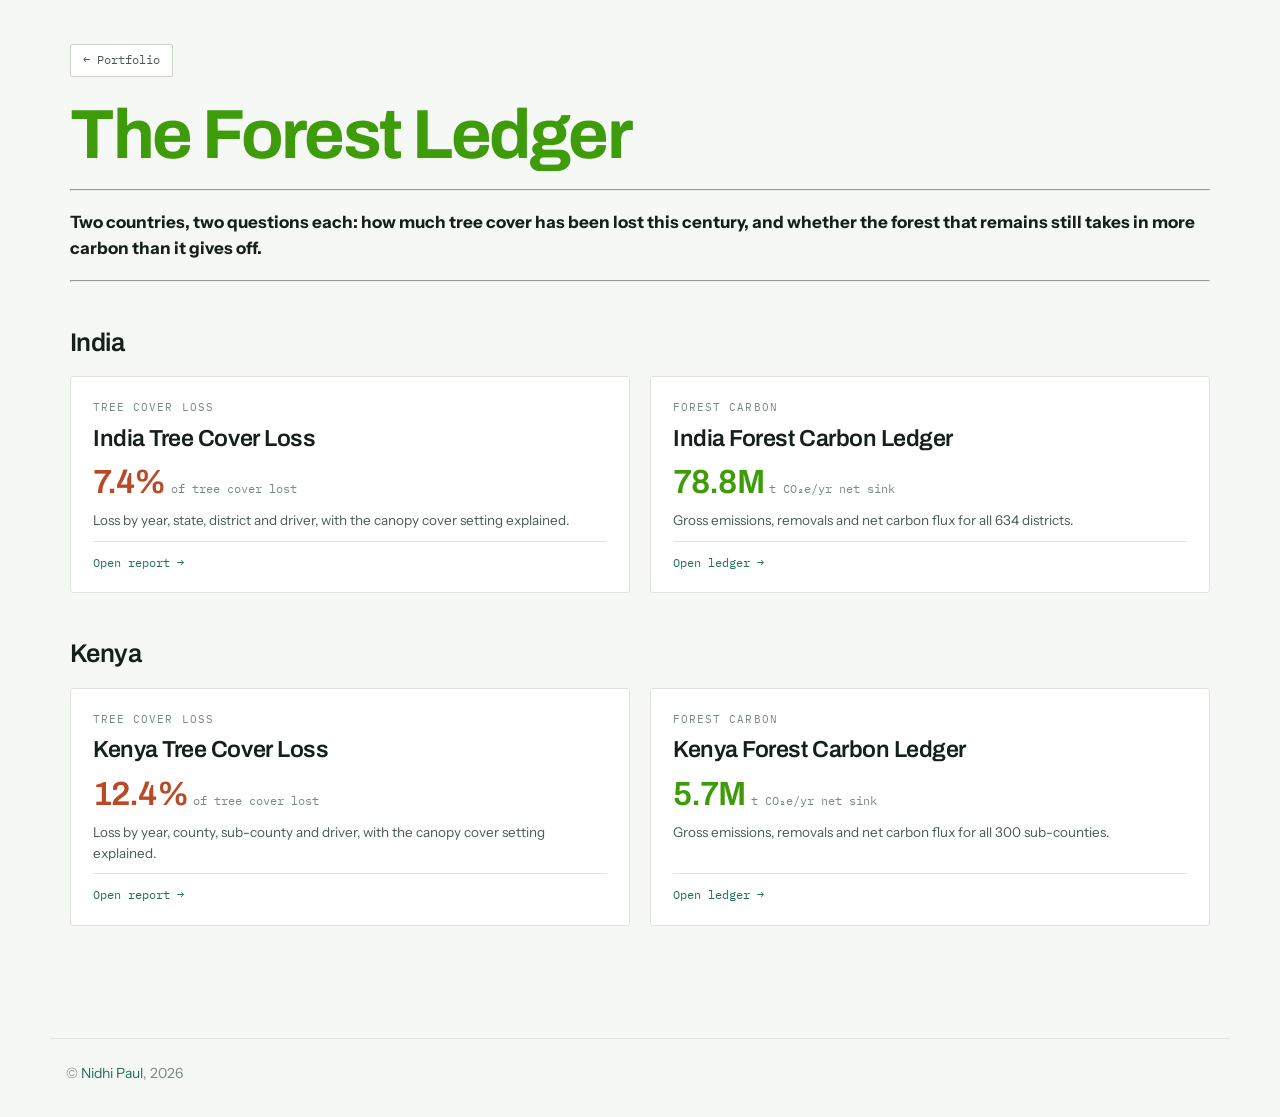
==== forest-ledger/index.html @ f6ae256c "Move Forest Ledger into the portfolio, share its CSS and highlight peak primary loss - Rename tree-c" ====
<!DOCTYPE html>
<html lang="en">
<head>
<meta charset="utf-8">
<meta name="viewport" content="width=device-width, initial-scale=1">
<meta name="description" content="Tree cover loss and forest carbon reports for India and Kenya, 2001-2025. Hansen/UMD data via Global Nature Watch, dataset v20260427.">
<title>The Forest Ledger</title>
<link rel="preconnect" href="https://fonts.googleapis.com">
<link rel="preconnect" href="https://fonts.gstatic.com" crossorigin>
<link rel="stylesheet" href="https://fonts.googleapis.com/css2?family=Archivo:wght@500;600;700&family=Instrument+Sans:wght@400;500;600&family=IBM+Plex+Mono:wght@400;500;600&display=swap">
<link rel="stylesheet" href="../css/style.css">
<style>
:root {
  color-scheme: light;

  --ground:      #f6f8f5;
  --surface:     #ffffff;
  --surface-2:   #eef2ed;
  --ink:         #15201b;
  --ink-2:       #4a5a52;
  --ink-3:       #7b8a82;
  --rule:        #dde4dc;
  --rule-2:      #c9d3c8;

  --canopy:      #1f6f5c;
  --canopy-soft: #e3f0eb;
  --ember:       #b84a26;

  --shadow: 0 1px 2px rgba(21,32,27,.05), 0 8px 24px -16px rgba(21,32,27,.18);

  --f-display: "Archivo", "Helvetica Neue", Arial, sans-serif;
  --f-sans: "Instrument Sans", "Helvetica Neue", Arial, sans-serif;
  --f-mono: "IBM Plex Mono", ui-monospace, "SF Mono", Menlo, monospace;
}

@media (prefers-color-scheme: dark) {
  :root:not([data-theme="light"]) {
    color-scheme: dark;
    --ground:      #111512;
    --surface:     #181d19;
    --surface-2:   #1f2620;
    --ink:         #e7ebe6;
    --ink-2:       #a9b6ad;
    --ink-3:       #7d8b82;
    --rule:        #28302b;
    --rule-2:      #38423a;

    --canopy:      #43a086;
    --canopy-soft: #18312a;
    --ember:       #e08256;

    --shadow: 0 1px 2px rgba(0,0,0,.3), 0 8px 24px -16px rgba(0,0,0,.6);
  }
}

:root[data-theme="dark"] {
  color-scheme: dark;
  --ground:      #111512;
  --surface:     #181d19;
  --surface-2:   #1f2620;
  --ink:         #e7ebe6;
  --ink-2:       #a9b6ad;
  --ink-3:       #7d8b82;
  --rule:        #28302b;
  --rule-2:      #38423a;

  --canopy:      #43a086;
  --canopy-soft: #18312a;
  --ember:       #e08256;

  --shadow: 0 1px 2px rgba(0,0,0,.3), 0 8px 24px -16px rgba(0,0,0,.6);
}



.wrap {
  max-width: 1180px;
  margin: 0 auto;
  padding-inline: 20px;
  padding-block: 0 64px;
}

/* ---------- masthead ---------- */




h1 {
  font-family: var(--f-display);
  font-weight: 700;
  font-size: clamp(2.2rem, 6.1vw, 4.35rem);
  line-height: 1.04;
  letter-spacing: -.035em;
  margin: 0 0 18px;
  color: #3E9B0A;
}

.standfirst {
  font-size: 1.0625rem;
  /*color: #87A96B;*/
  margin: 0;
  font-weight: bold;
}
.mast hr { margin: 18px 0; }

/* ---------- country groups ---------- */


h2 {
  font-family: var(--f-display);
  font-weight: 600;
  font-size: 1.6rem;
  line-height: 1.2;
  margin: 0 0 18px;
  letter-spacing: -.02em;
}

.cards {
  display: grid;
  grid-template-columns: repeat(2, minmax(0, 1fr));
  gap: 20px;
}

.card {
  display: flex;
  flex-direction: column;
  gap: 10px;
  padding: 22px 22px 20px;
  background: var(--surface);
  border: 1px solid var(--rule);
  border-radius: 3px;
  color: inherit;
  text-decoration: none;
  transition: border-color .12s, box-shadow .12s;
}
.card:hover { border-color: var(--canopy); box-shadow: var(--shadow); }
.card:focus-visible { outline: 2px solid var(--canopy); outline-offset: 2px; }

.card-k {
  font-family: var(--f-mono);
  font-size: 10.5px;
  letter-spacing: .1em;
  text-transform: uppercase;
  color: var(--ink-3);
}

.card-title {
  font-family: var(--f-display);
  font-size: 1.45rem;
  font-weight: 600;
  line-height: 1.15;
  letter-spacing: -.02em;
  margin: 0;
}

.card-stat {
  font-family: var(--f-display);
  font-weight: 600;
  font-size: 2.1rem;
  line-height: 1;
  letter-spacing: -.025em;
  margin-top: 4px;
}
.card-stat.loss { color: var(--ember); }
.card-stat.sink { color: #3E9B0A; }
.card-stat small {
  font-family: var(--f-mono);
  font-size: .78rem;
  font-weight: 400;
  letter-spacing: 0;
  color: var(--ink-3);
  margin-left: 5px;
}

.card p { margin: 0; font-size: 13.5px; color: var(--ink-2); }

.card-go {
  margin-top: auto;
  padding-top: 12px;
  border-top: 1px solid var(--rule);
  font-family: var(--f-mono);
  font-size: 12px;
  color: var(--canopy);
}

/* ---------- footer ---------- */

.page-foot {
  margin-top: 46px;
  padding-top: 18px;
  border-top: 1px solid var(--rule);
  font-size: 12px;
  color: var(--ink-3);
  line-height: 1.6;
}

@media (max-width: 720px) {
  .cards { grid-template-columns: minmax(0, 1fr); }
}
@media (max-width: 620px) {
  .wrap { padding-inline: 16px; }
}
@media (prefers-reduced-motion: reduce) {
  * { transition: none !important; }
}
</style>
</head>
<body>
<div class="wrap">
  <header class="mast">
    <a class="back" href="../index.html">&larr; Portfolio</a>
    <h1>The Forest Ledger</h1>
    <hr>
    <p class="standfirst">
      Two countries, two questions each: how much tree cover has been lost this century, and
      whether the forest that remains still takes in more carbon than it gives off.
    </p>
    <hr>
  </header>

  <section>
    <h2>India</h2>
    <div class="cards">
      <a class="card" href="india-tree-cover-loss.html">
        <span class="card-k">Tree cover loss</span>
        <h3 class="card-title">India Tree Cover Loss</h3>
        <div class="card-stat loss">7.4%<small>of tree cover lost</small></div>
        <p>Loss by year, state, district and driver, with the canopy cover setting explained.</p>
        <span class="card-go">Open report &rarr;</span>
      </a>
      <a class="card" href="india-carbon-ledger.html">
        <span class="card-k">Forest carbon</span>
        <h3 class="card-title">India Forest Carbon Ledger</h3>
        <div class="card-stat sink">78.8M<small>t CO&#8322;e/yr net sink</small></div>
        <p>Gross emissions, removals and net carbon flux for all 634 districts.</p>
        <span class="card-go">Open ledger &rarr;</span>
      </a>
    </div>
  </section>

  <section>
    <h2>Kenya</h2>
    <div class="cards">
      <a class="card" href="kenya-tree-cover-loss.html">
        <span class="card-k">Tree cover loss</span>
        <h3 class="card-title">Kenya Tree Cover Loss</h3>
        <div class="card-stat loss">12.4%<small>of tree cover lost</small></div>
        <p>Loss by year, county, sub-county and driver, with the canopy cover setting explained.</p>
        <span class="card-go">Open report &rarr;</span>
      </a>
      <a class="card" href="kenya-carbon-ledger.html">
        <span class="card-k">Forest carbon</span>
        <h3 class="card-title">Kenya Forest Carbon Ledger</h3>
        <div class="card-stat sink">5.7M<small>t CO&#8322;e/yr net sink</small></div>
        <p>Gross emissions, removals and net carbon flux for all 300 sub-counties.</p>
        <span class="card-go">Open ledger &rarr;</span>
      </a>
    </div>
  </section>

</div>
<footer class="np-site-footer">
  <p>&copy; <a href="https://www.linkedin.com/in/nidhi-paul-3a640936" target="_blank" rel="noopener">Nidhi Paul</a>, 2026</p>
</footer>
</body>
</html>
---- css/style.css ----
/* Styles shared by the Forest Ledger pages (forest-ledger/*.html).
   Page-specific rules stay inline in each page. */

* { box-sizing: border-box; }
body {
  margin: 0;
  background: var(--ground);
  color: var(--ink);
  font-family: var(--f-sans);
  font-size: 15px;
  line-height: 1.55;
  -webkit-font-smoothing: antialiased;
}
.mast { padding-block: 44px 0px; }
.back {
  display: inline-flex;
  align-items: center;
  gap: 6px;
  margin-bottom: 22px;
  padding: 6px 12px;
  border: 1px solid var(--rule-2);
  border-radius: 2px;
  background: var(--surface);
  font-family: var(--f-mono);
  font-size: 12px;
  color: var(--ink-2);
  text-decoration: none;
  transition: border-color .12s, color .12s;
}
.back:hover { border-color: var(--canopy); color: var(--canopy); }
.eyebrow {
  font-family: var(--f-mono);
  font-size: 11px;
  font-weight: 500;
  letter-spacing: .14em;
  text-transform: uppercase;
  color: var(--canopy);
  margin: 0 0 14px;
}
.standfirst .sf-debit { color: var(--ember); }
.standfirst .sf-credit { color: #3E9B0A; }
.ctl-head { display: flex; flex-direction: column; gap: 3px; }
.ctl-title {
  font-family: var(--f-display);
  font-size: 1.1rem;
  font-weight: 600;
  letter-spacing: -.015em;
  color: var(--ink);
}
.ctl-hint { font-size: 12.5px; color: var(--ink-3); }
.ctl-label {
  font-family: var(--f-mono);
  font-size: 10.5px;
  letter-spacing: .1em;
  text-transform: uppercase;
  color: var(--ink-3);
}
.chips { display: flex; flex-wrap: wrap; gap: 5px; }
.chip {
  font-family: var(--f-mono);
  font-size: 13px;
  padding: 7px 13px;
  border: 1px solid var(--rule-2);
  background: var(--surface);
  color: var(--ink-2);
  border-radius: 2px;
  cursor: pointer;
  transition: background .12s, color .12s, border-color .12s;
}
.chip:hover { border-color: var(--canopy); color: var(--ink); }
.chip[aria-pressed="true"] {
  background: var(--canopy);
  border-color: var(--canopy);
  color: #fff;
  font-weight: 500;
}
section { margin-top: 46px; }
.sec-head { margin-bottom: 18px; }
.sec-head p { margin: 0; color: var(--ink-2); font-size: 14.5px; }
.divchart { display: flex; flex-direction: column; gap: 2px; }
.divrow { display: grid; grid-template-columns: 1fr 2px 1fr; align-items: stretch; padding-block: 4px; }
.divrow .side { display: flex; flex-direction: column; gap: 3px; min-width: 0; padding-inline: 8px; }
.divrow .side.left { align-items: flex-end; }
.divrow .side.right { align-items: flex-start; }
.divrow .track { display: flex; width: 100%; height: 20px; }
.divrow .side.left .track { justify-content: flex-end; }
.divrow .side.right .track { justify-content: flex-start; }
.divrow .bar { height: 100%; border-radius: 2px; min-width: 2px; position: relative; }
.divrow .bar.credit { background: var(--credit); }
.divrow .bar.debit { background: var(--debit); }
.divrow .mid { background: var(--rule-2); }
.divrow .label {
  font-size: 12.5px;
  line-height: 1.3;
  color: var(--ink-2);
  max-width: 100%;
  white-space: nowrap;
  overflow: hidden;
  text-overflow: ellipsis;
}
.divrow .side.left .label { text-align: right; }
.divrow .val {
  font-family: var(--f-mono);
  font-size: 11px;
  color: #fff;
  position: absolute;
  top: 50%;
  transform: translateY(-50%);
  padding: 0 5px;
  white-space: nowrap;
  font-variant-numeric: tabular-nums;
}
.divrow .side.left .val { right: 2px; }
.divrow .side.right .val { left: 2px; }
.divrow .bar.narrow .val { color: var(--ink-2); }
.divrow .side.left .bar.narrow .val { right: 100%; }
.divrow .side.right .bar.narrow .val { left: 100%; }
.divlegend {
  display: flex;
  justify-content: space-between;
  gap: 10px;
  margin-top: 14px;
  padding-top: 14px;
  border-top: 1px solid var(--rule);
  font-family: var(--f-mono);
  font-size: 11.5px;
  color: var(--ink-3);
}
.chart-host { width: 100%; }
.chart-host svg { display: block; max-width: 100%; }
.legend {
  display: flex;
  flex-wrap: wrap;
  gap: 7px 16px;
  margin-top: 14px;
  padding-top: 14px;
  border-top: 1px solid var(--rule);
}
.lg { display: flex; align-items: center; gap: 7px; font-size: 12.5px; color: var(--ink-2); }
.lg i { width: 11px; height: 11px; border-radius: 2px; flex: none; display: block; }
.lg b { font-family: var(--f-mono); font-size: 11.5px; color: var(--ink-3); font-weight: 500; }
.band {
  display: grid;
  grid-template-columns: minmax(0, 1fr) minmax(0, 1.08fr);
  gap: 20px;
  align-items: start;
}
.rank-head {
  display: flex;
  align-items: center;
  justify-content: space-between;
  gap: 10px 14px;
  margin-bottom: 14px;
  padding-bottom: 12px;
  border-bottom: 1px solid var(--rule);
  flex-wrap: wrap;
}
.explainer {
  margin-bottom: 30px;
  padding: 18px 20px;
  background: var(--surface-2);
  border-radius: 3px;
  display: grid;
  grid-template-columns: minmax(0, 1fr);
  gap: 10px;
  align-items: start;
  margin-top: 25px;
}
.explainer h2 {
  font-family: var(--f-mono);
  font-size: 10.5px;
  font-weight: 500;
  letter-spacing: .1em;
  text-transform: uppercase;
  color: var(--canopy);
  margin: 0;
}
.explainer p { margin: 0; font-size: 13.5px; color: var(--ink-2); }
.explainer p strong { color: var(--ink); font-weight: 600; }
.explainer-std {
  margin-top: 4px !important;
  font-size: 14px !important;
}
.explainer-std strong { color: var(--canopy) !important; }
.explainer-note {
  margin-top: 4px !important;
  padding-top: 12px;
  border-top: 1px solid var(--rule-2);
  font-family: var(--f-mono);
  font-size: 11.5px !important;
  color: var(--ink-3) !important;
}
.explainer .explainer-split {
  margin-top: 6px;
  padding-top: 16px;
  /*border-top: 1px solid var(--rule-2);*/
}
.page-foot p { margin: 0; }
.page-foot a { color: var(--canopy); text-decoration: none; border-bottom: 1px solid var(--rule-2); }
.page-foot a:hover { border-bottom-color: var(--canopy); }
.rank-row {
  display: grid;
  grid-template-columns: 22px minmax(0, 1fr) auto;
  gap: 10px;
  align-items: baseline;
  padding: 7px 8px;
  border: 0;
  border-radius: 2px;
  background: none;
  cursor: pointer;
  text-align: left;
  font: inherit;
  color: inherit;
  width: 100%;
}
.rank-row:hover { background: var(--surface-2); }
.rank-row.active { background: var(--canopy-soft); }
.rank-row.active .nm { color: var(--canopy); }
.rank-row .n { font-family: var(--f-mono); font-size: 11px; color: var(--ink-3); }
.rank-row .nm { overflow: hidden; text-overflow: ellipsis; white-space: nowrap; font-size: 13.5px; font-weight: 500; }
.rank-row .vv { font-family: var(--f-mono); font-size: 12px; color: var(--ink-2); font-variant-numeric: tabular-nums; white-space: nowrap; }
.vv.credit, td.credit, .mini-v.credit { color: var(--credit); }
.vv.debit, td.debit, .mini-v.debit { color: var(--debit); }
.row-top { display: flex; align-items: baseline; justify-content: space-between; gap: 10px; }
.row-name { font-size: 13.5px; font-weight: 500; }
.row[aria-current="true"] .row-name { color: var(--canopy); }
.row-val {
  font-family: var(--f-mono);
  font-size: 12px;
  color: var(--ink-2);
  font-variant-numeric: tabular-nums;
  flex: none;
}
.row-track { height: 5px; background: var(--surface-2); border-radius: 2px; overflow: hidden; }
.row[aria-current="true"] .row-track { background: color-mix(in srgb, var(--canopy) 18%, transparent); }
.row-fill { display: block; height: 100%; background: var(--graphite); border-radius: 0 2px 2px 0; }
.row[aria-current="true"] .row-fill { background: var(--canopy); }
#states-head { scroll-margin-top: 108px; }
.detail-empty {
  display: flex;
  align-items: center;
  justify-content: center;
  min-height: 200px;
  color: var(--ink-3);
  font-size: 13.5px;
  text-align: center;
}
.detail-state {
  font-family: var(--f-mono);
  font-size: 11.5px;
  color: var(--ink-3);
  margin: 0 0 16px;
  padding-bottom: 14px;
  border-bottom: 1px solid var(--rule);
}
.mini-grid {
  display: grid;
  grid-template-columns: repeat(3, 1fr);
  gap: 14px;
  margin-bottom: 20px;
}
.detail-head {
  display: flex;
  align-items: baseline;
  justify-content: space-between;
  gap: 12px;
  flex-wrap: wrap;
  padding-bottom: 14px;
  margin-bottom: 16px;
  border-bottom: 1px solid var(--rule);
}
.detail-meta { font-family: var(--f-mono); font-size: 11.5px; color: var(--ink-3); text-align: right; }
.minis {
  display: grid;
  grid-template-columns: repeat(3, 1fr);
  gap: 14px;
  margin-bottom: 20px;
}
.mini-k {
  font-family: var(--f-mono);
  font-size: 10px;
  letter-spacing: .08em;
  text-transform: uppercase;
  color: var(--ink-3);
  margin-bottom: 5px;
}
.mini-v {
  font-family: var(--f-mono);
  font-size: 1.05rem;
  font-weight: 500;
  font-variant-numeric: tabular-nums;
}
.spark-wrap { margin-top: 22px; padding-top: 16px; border-top: 1px solid var(--rule); }
.spark-label {
  font-family: var(--f-mono);
  font-size: 10.5px;
  letter-spacing: .1em;
  text-transform: uppercase;
  color: var(--ink-3);
  margin-bottom: 10px;
}
.table-head-row {
  display: flex;
  justify-content: space-between;
  align-items: center;
  gap: 12px;
  margin-bottom: 12px;
  flex-wrap: wrap;
}
.search {
  font-family: var(--f-mono);
  font-size: 13px;
  padding: 7px 13px;
  border: 1px solid var(--rule-2);
  border-radius: 2px;
  background: var(--surface);
  color: var(--ink);
  min-width: 240px;
}
.search:hover { border-color: var(--canopy); }
.table-scroll {
  overflow-x: auto;
  background: var(--surface);
  border: 1px solid var(--rule);
  border-radius: 3px;
}
.table-scroll table { min-width: 640px; }
.mini-n { font-size: 11.5px; color: var(--ink-3); margin-top: 3px; line-height: 1.35; }
.sub-h {
  font-family: var(--f-mono);
  font-size: 10.5px;
  letter-spacing: .1em;
  text-transform: uppercase;
  color: var(--ink-3);
  margin: 22px 0 10px;
  padding-top: 16px;
  border-top: 1px solid var(--rule);
  display: flex;
  justify-content: space-between;
  gap: 10px;
  align-items: baseline;
}
.sub-h span { letter-spacing: 0; text-transform: none; font-size: 11px; }
.compbar { display: flex; height: 26px; border-radius: 2px; overflow: hidden; gap: 2px; }
.compbar i { display: block; height: 100%; }
.dlist { display: flex; flex-direction: column; gap: 6px; }
.drow { display: grid; grid-template-columns: 1fr auto; gap: 4px 10px; align-items: baseline; }
.drow .n { font-size: 13px; }
.drow .v { font-family: var(--f-mono); font-size: 11.5px; color: var(--ink-2); font-variant-numeric: tabular-nums; }
.drow .t { grid-column: 1 / -1; height: 5px; background: var(--surface-2); border-radius: 2px; overflow: hidden; }
.drow .t i { display: block; height: 100%; background: var(--graphite); border-radius: 0 2px 2px 0; }
.note {
  font-size: 12.5px;
  color: var(--ink-3);
  background: var(--surface-2);
  border-left: 2px solid var(--rule-2);
  padding: 9px 12px;
  border-radius: 0 2px 2px 0;
}
.cautions {
  background: var(--surface);
  border: 1px solid var(--rule);
  border-radius: 3px;
  padding: 26px 24px;
}
.caution-grid {
  display: grid;
  grid-template-columns: repeat(2, minmax(0, 1fr));
  gap: 22px 34px;
  margin-top: 4px;
}
.caution h3 {
  font-size: 14px;
  font-weight: 600;
  margin: 0 0 6px;
  display: flex;
  gap: 9px;
  align-items: baseline;
}
.caution h3 b {
  font-family: var(--f-mono);
  font-size: 11px;
  color: var(--ember);
  font-weight: 500;
  flex: none;
}
.caution p { margin: 0; font-size: 13.5px; color: var(--ink-2); }
.cites a { color: var(--canopy); text-decoration: none; border-bottom: 1px solid var(--rule-2); }
.cites a:hover { border-bottom-color: var(--canopy); }
.tiles {
  display: grid;
  grid-template-columns: repeat(4, 1fr);
  gap: 1px;
  background: var(--rule);
  border: 1px solid var(--rule);
  border-radius: 3px;
  overflow: hidden;
}
.tile .v.credit { color: var(--credit); }
.tile .v.debit { color: var(--debit); }
.tile-k {
  font-family: var(--f-mono);
  font-size: 10.5px;
  letter-spacing: .09em;
  text-transform: uppercase;
  color: var(--ink-3);
  margin-bottom: 10px;
}
.tile-v {
  font-family: var(--f-display);
  font-weight: 600;
  font-size: 2.1rem;
  line-height: 1;
  letter-spacing: -.025em;
  font-variant-numeric: tabular-nums;
}
.tile-v .unit {
  font-family: var(--f-mono);
  font-size: .78rem;
  letter-spacing: 0;
  color: var(--ink-3);
  margin-left: 5px;
}
.tile-sub { margin-top: 9px; font-size: 12.5px; color: var(--ink-2); }
.tile.accent .tile-v { color: var(--ember); }
#tip {
  position: fixed;
  z-index: 60;
  pointer-events: none;
  opacity: 0;
  transform: translate(-50%, -100%);
  background: var(--ink);
  color: var(--ground);
  padding: 7px 10px;
  border-radius: 3px;
  font-family: var(--f-mono);
  font-size: 11.5px;
  line-height: 1.45;
  white-space: nowrap;
  box-shadow: var(--shadow);
  transition: opacity .1s;
}
#tip b { font-weight: 600; }
#tip .tk { color: var(--graphite-2); }
@media (max-width: 980px) {
  .band { grid-template-columns: minmax(0, 1fr); }
  .tiles { grid-template-columns: repeat(2, 1fr); }
}
.np-site-footer {
  max-width: 1180px;
  margin: 3rem auto 0;
  padding: 1.5rem 1rem 2rem;
  border-top: 1px solid var(--rule, #dde4dc);
  color: var(--ink-3, #7b8a82);
  font-size: 0.875rem;
  display: flex;
  flex-wrap: wrap;
  justify-content: space-between;
  align-items: center;
  gap: 0.5rem 1.5rem;
}
.np-site-footer p { margin: 0; }
.np-site-footer a { color: var(--canopy, #1f6f5c); text-decoration: none; }
.np-site-footer a:hover { text-decoration: underline; }
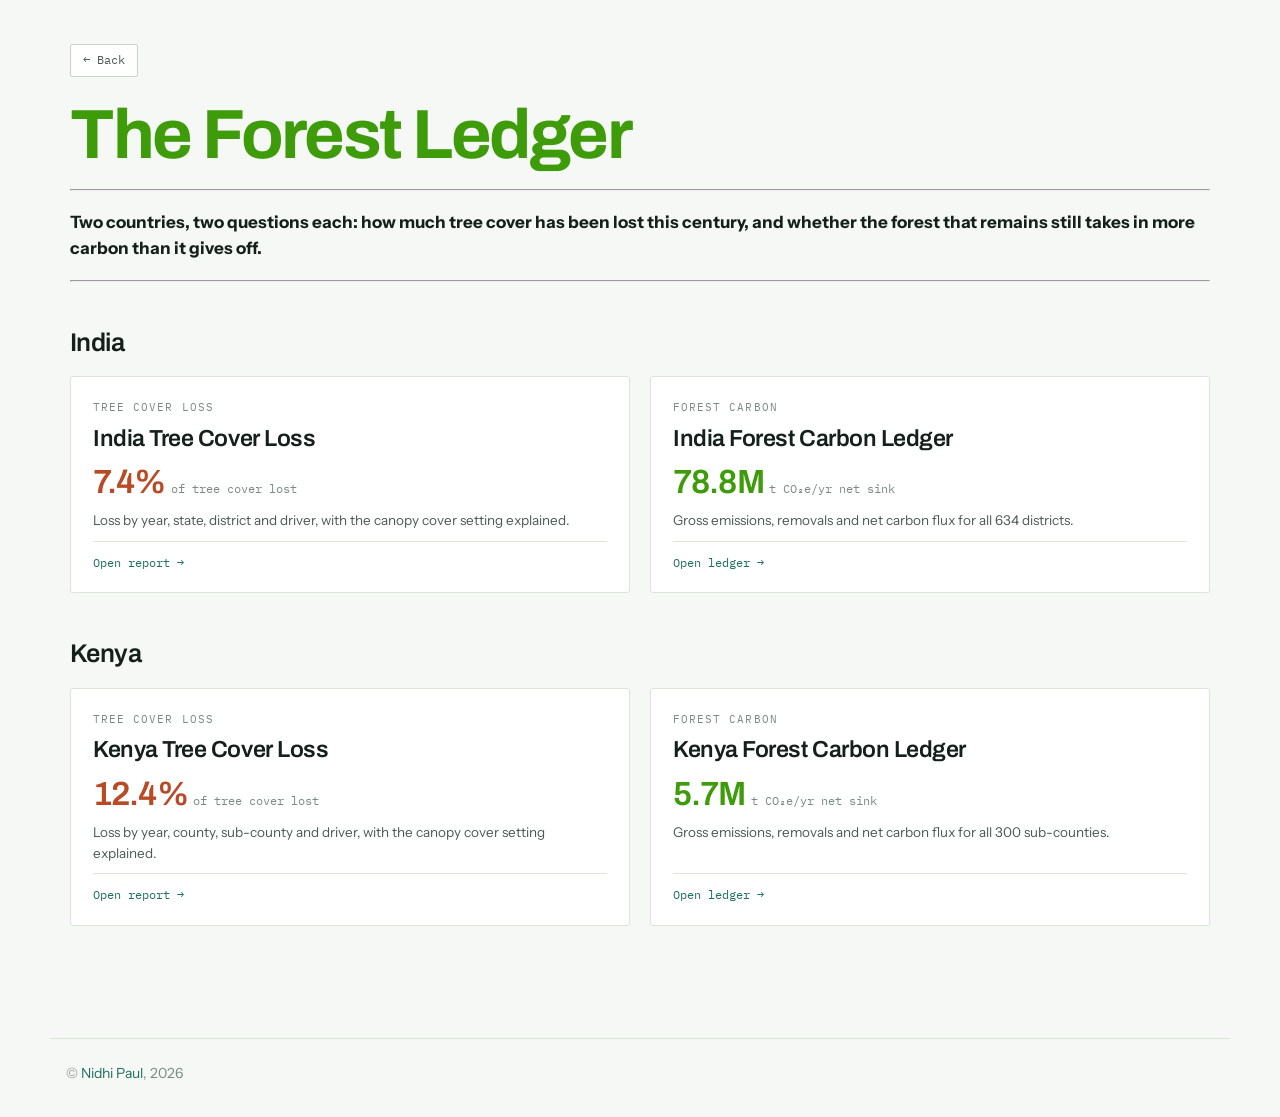
==== commit 412f553e: "Add Ecosystems at the Threshold page and unify back buttons New ecosystems/tipping-points.html shows" ====
--- a/forest-ledger/index.html
+++ b/forest-ledger/index.html
@@ -208,7 +208,7 @@
 <body>
 <div class="wrap">
   <header class="mast">
-    <a class="back" href="../index.html">&larr; Portfolio</a>
+    <a class="back" href="../index.html">&larr; Back</a>
     <h1>The Forest Ledger</h1>
     <hr>
     <p class="standfirst">
